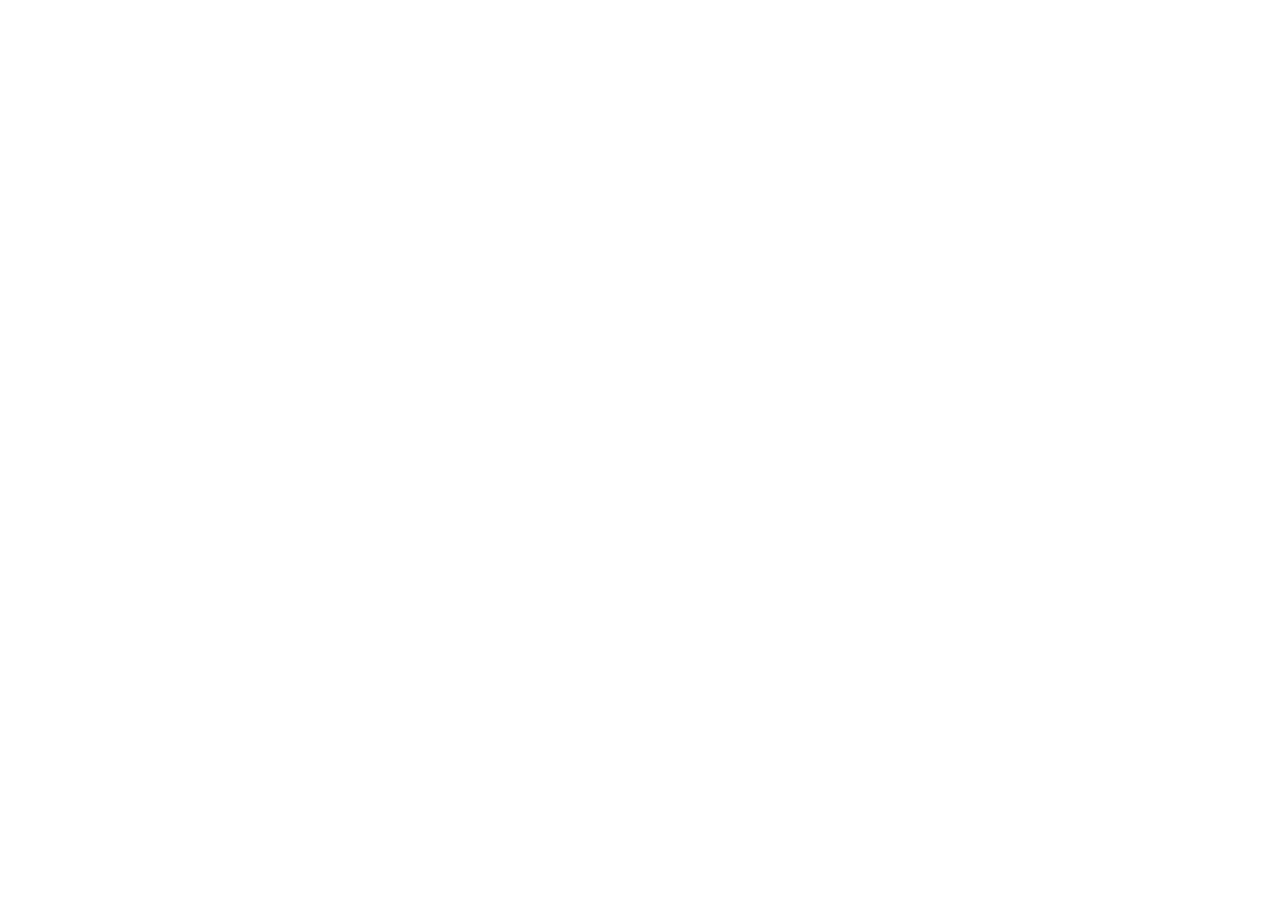
==== index.html @ de0fdb60 "Updates" ====
<!DOCTYPE html>
<html>
<head>
  <!--
    If you are serving your web app in a path other than the root, change the
    href value below to reflect the base path you are serving from.

    The path provided below has to start and end with a slash "/" in order for
    it to work correctly.

    For more details:
    * https://developer.mozilla.org/en-US/docs/Web/HTML/Element/base

    This is a placeholder for base href that will be replaced by the value of
    the `--base-href` argument provided to `flutter build`.
  -->
  <base href="/mftracker/">

  <meta charset="UTF-8">
  <meta content="IE=Edge" http-equiv="X-UA-Compatible">
  <meta name="description" content="Mutual Funds Tracker (MF Tracker) - Securely track your mutual fund investments. Data is stored privately in your own Google Drive.">

  <!-- iOS meta tags & icons -->
  <meta name="mobile-web-app-capable" content="yes">
  <meta name="apple-mobile-web-app-status-bar-style" content="black">
  <meta name="apple-mobile-web-app-title" content="MF Tracker">
  <link rel="apple-touch-icon" href="icons/Icon-192.png">

  <!-- Favicon -->
  <link rel="icon" type="image/png" href="favicon.png"/>

  <title>Mutual Funds Tracker</title>
  <link rel="manifest" href="manifest.json">
  
  <!-- 
    GOOGLE SIGN-IN CONFIGURATION
    1. Ensure the Client ID below matches your Google Cloud Console project.
    2. IMPORTANT: You must add "http://localhost:8080" to 'Authorized JavaScript origins' 
       in the Google Cloud Console (APIs & Services > Credentials).
  -->
  <meta name="google-signin-client_id" content="942132460645-c5j53hi4gh0dnonl1cakkubp5lfmvi1v.apps.googleusercontent.com">
</head>
<body>
  <!--
    You can customize the "flutter_bootstrap.js" script.
    This is useful to provide a custom configuration to the Flutter loader
    or to give the user feedback during the initialization process.

    For more details:
    * https://docs.flutter.dev/platform-integration/web/initialization
  -->
  <script src="flutter_bootstrap.js" async></script>
</body>
</html>
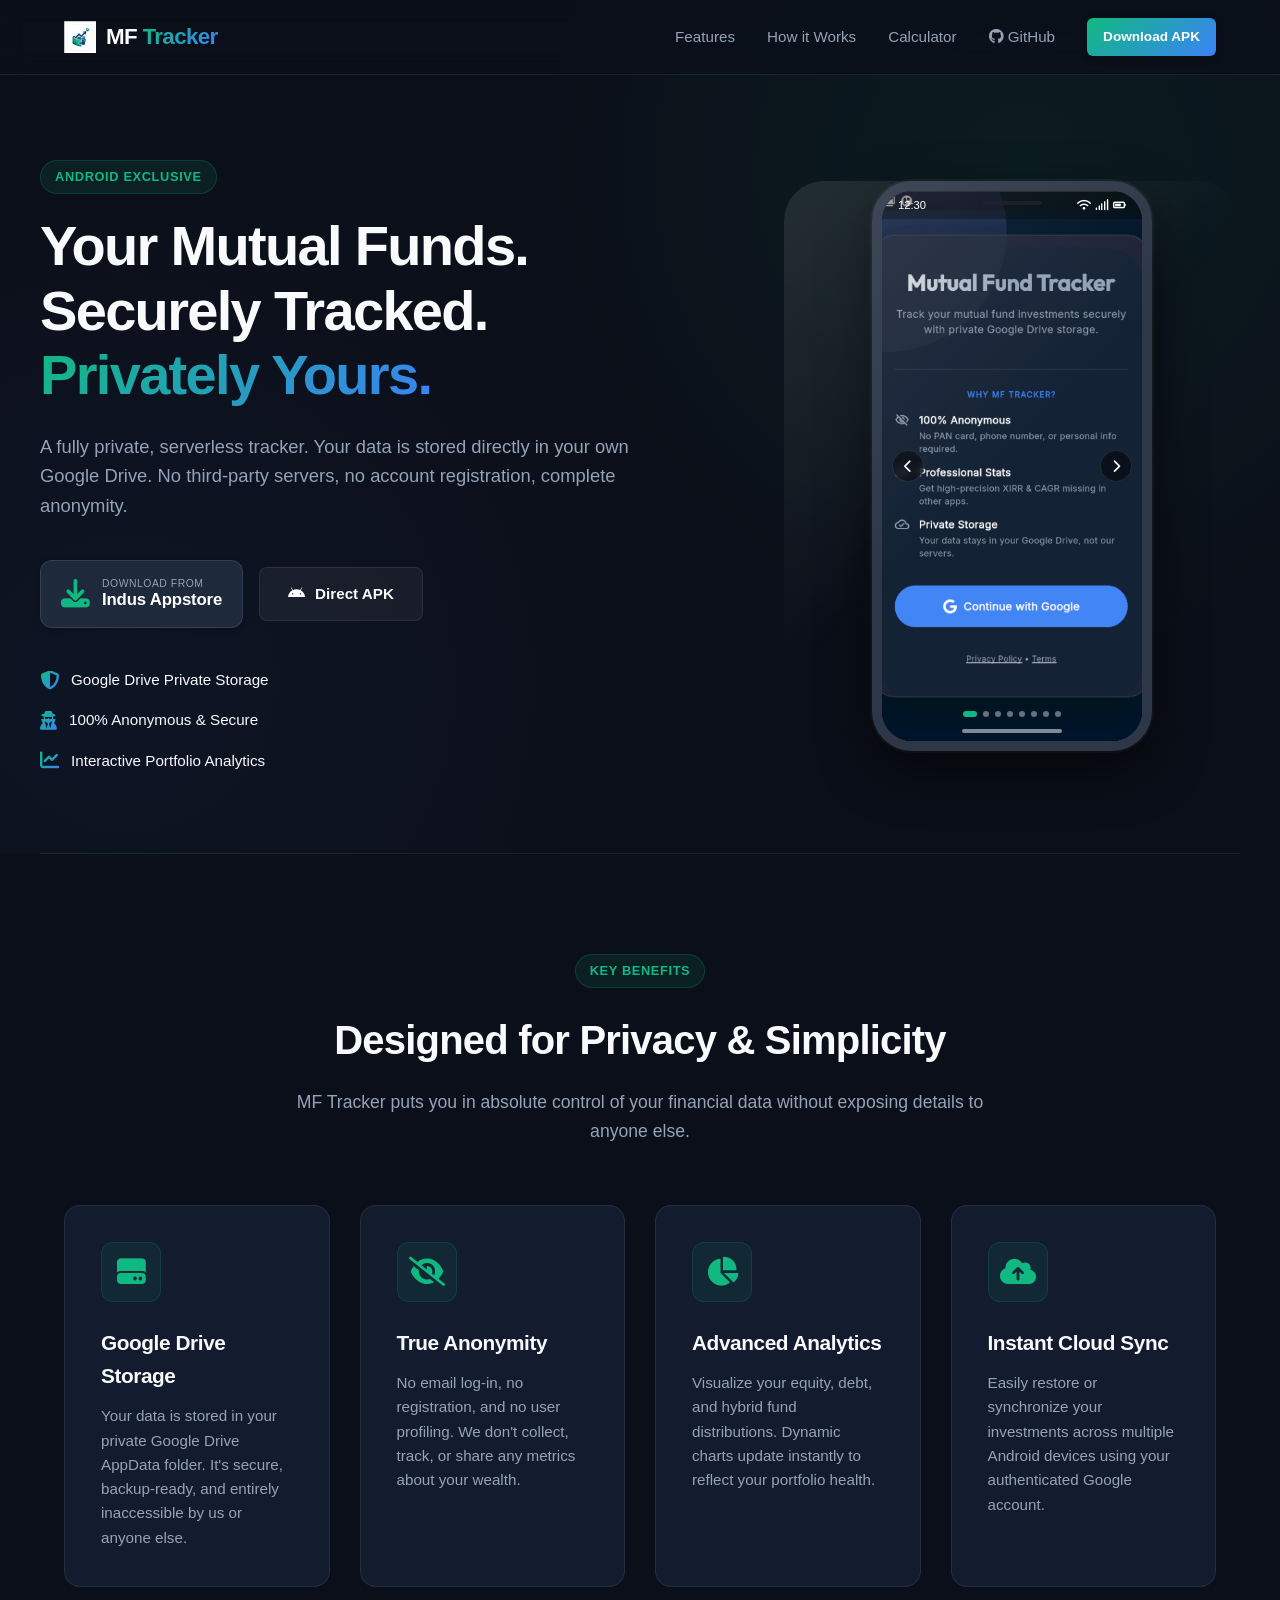
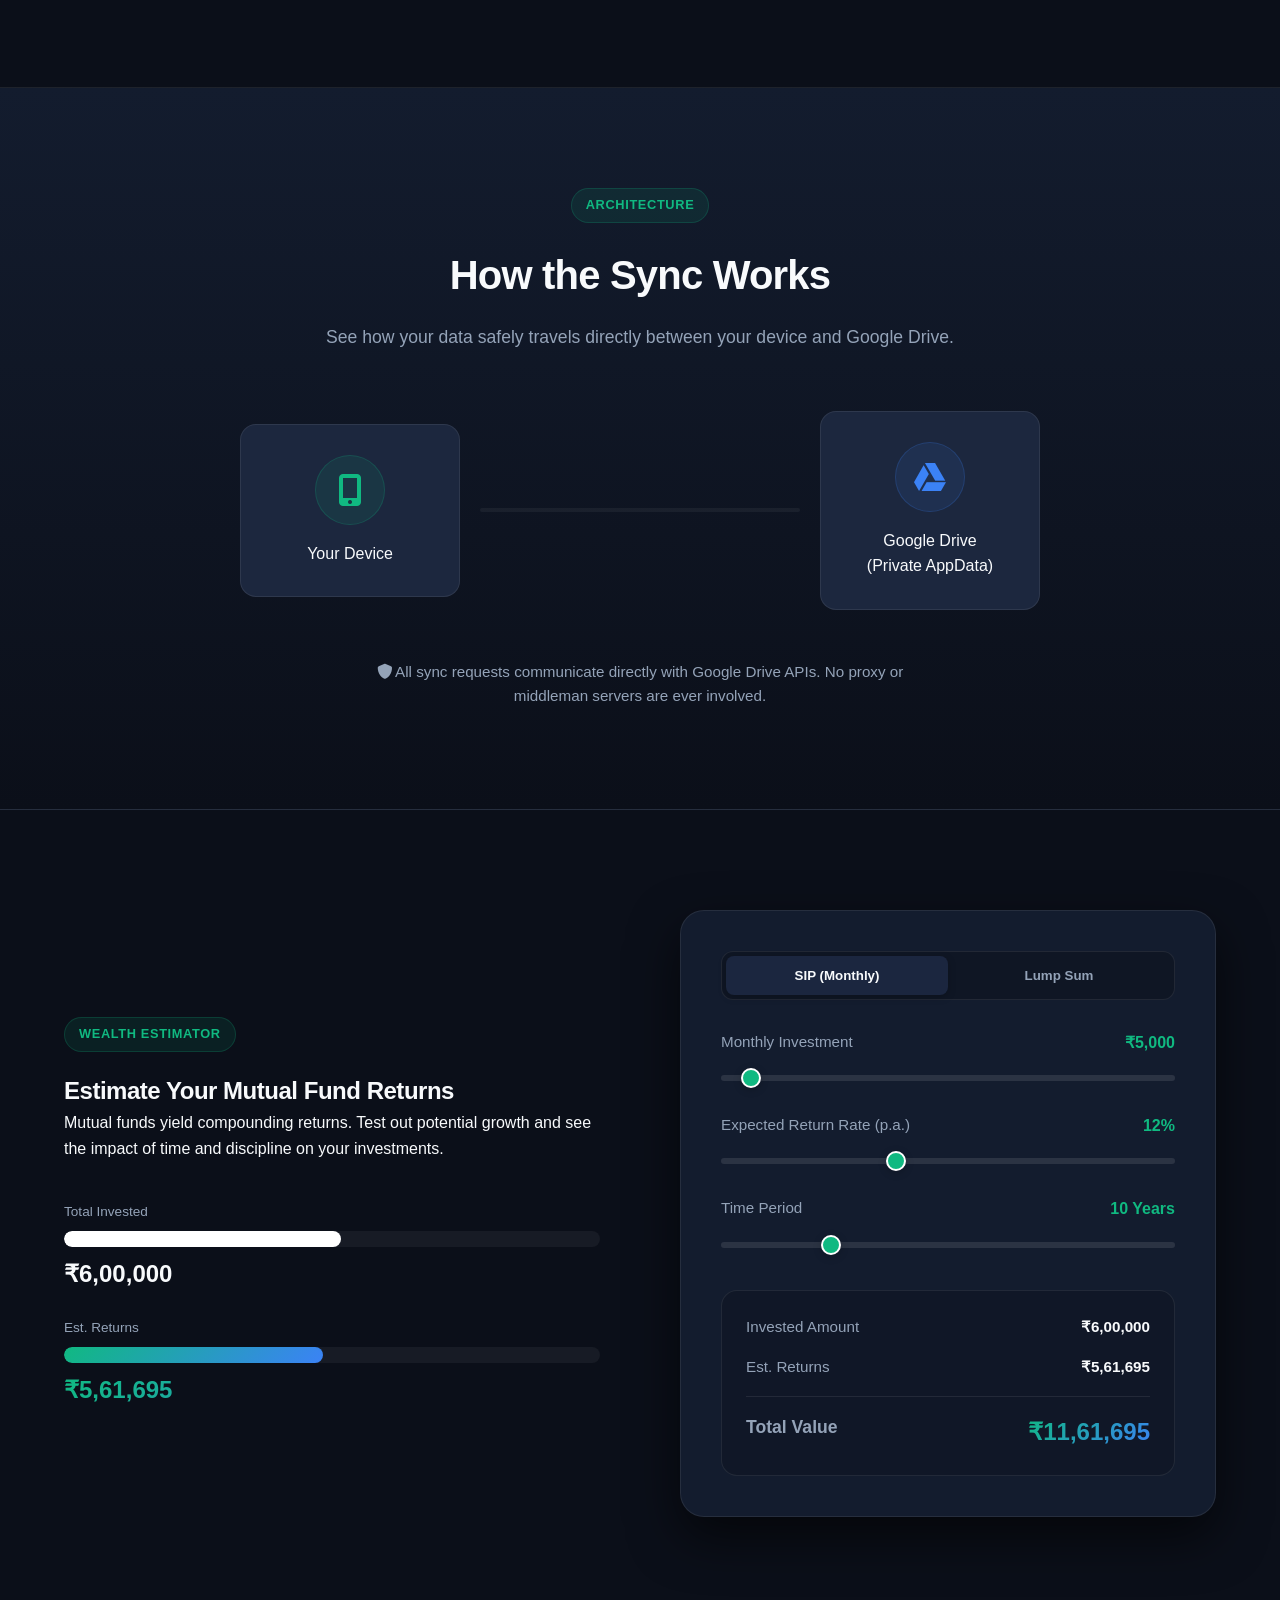
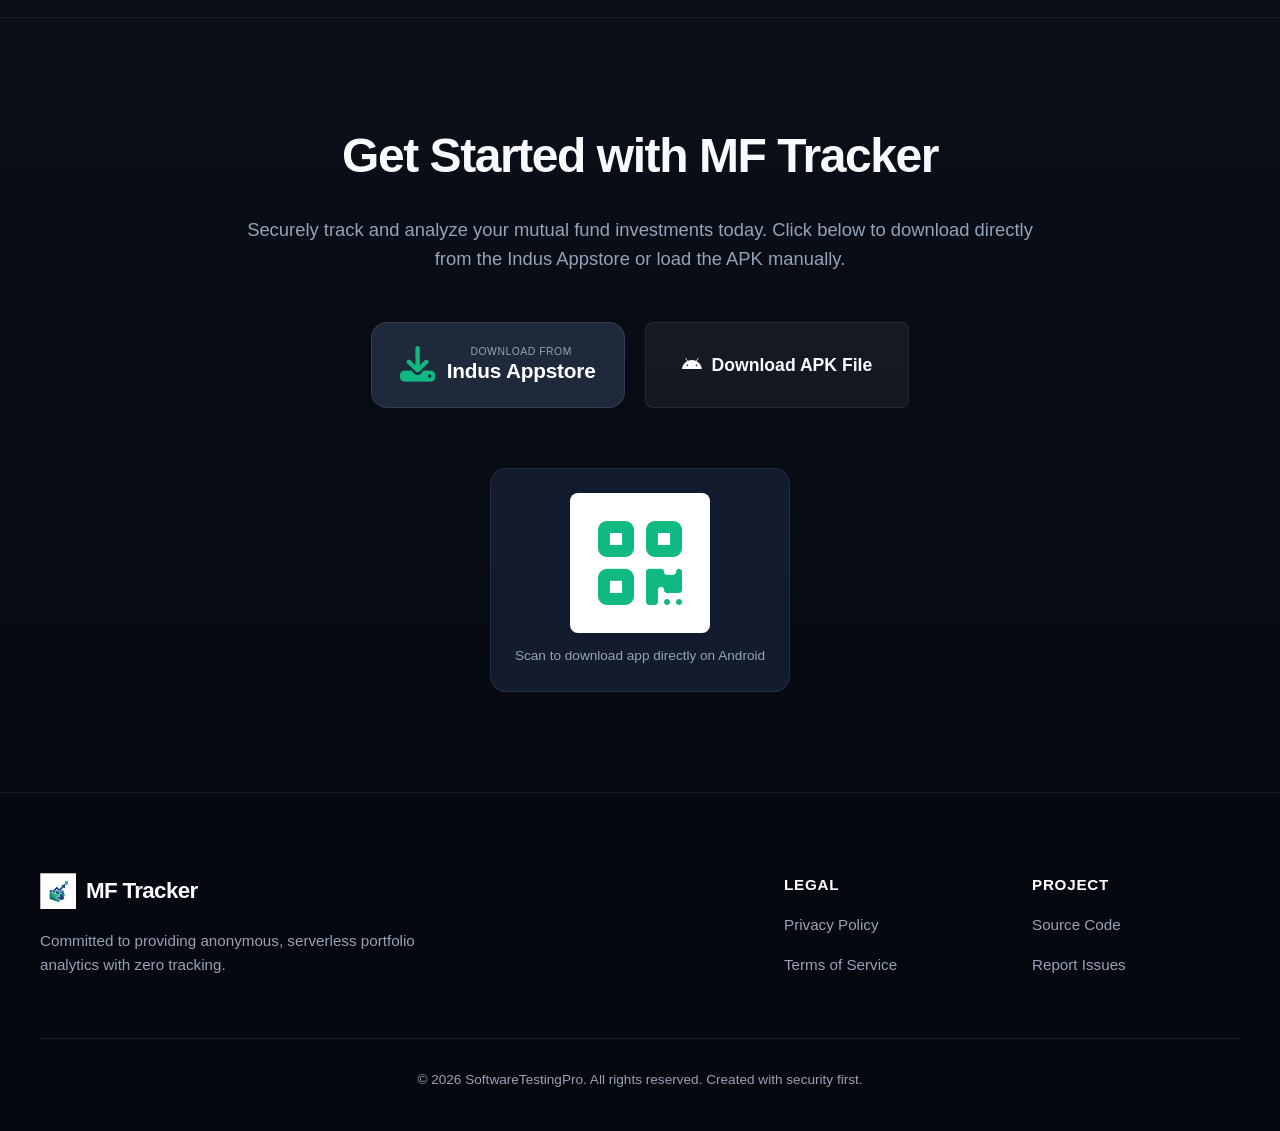
==== commit 9de8689b: "Update index.html" ====
--- a/index.html
+++ b/index.html
@@ -1,54 +1,354 @@
 <!DOCTYPE html>
-<html>
+<html lang="en">
 <head>
-  <!--
-    If you are serving your web app in a path other than the root, change the
-    href value below to reflect the base path you are serving from.
-
-    The path provided below has to start and end with a slash "/" in order for
-    it to work correctly.
-
-    For more details:
-    * https://developer.mozilla.org/en-US/docs/Web/HTML/Element/base
-
-    This is a placeholder for base href that will be replaced by the value of
-    the `--base-href` argument provided to `flutter build`.
-  -->
-  <base href="/mftracker/">
-
   <meta charset="UTF-8">
-  <meta content="IE=Edge" http-equiv="X-UA-Compatible">
-  <meta name="description" content="Mutual Funds Tracker (MF Tracker) - Securely track your mutual fund investments. Data is stored privately in your own Google Drive.">
-
-  <!-- iOS meta tags & icons -->
-  <meta name="mobile-web-app-capable" content="yes">
-  <meta name="apple-mobile-web-app-status-bar-style" content="black">
-  <meta name="apple-mobile-web-app-title" content="MF Tracker">
-  <link rel="apple-touch-icon" href="icons/Icon-192.png">
+  <meta name="viewport" content="width=device-width, initial-scale=1.0">
+  <title>MF Tracker - Private & Secure Mutual Funds Portfolio Tracker</title>
+  
+  <!-- SEO Meta Tags -->
+  <meta name="description" content="Mutual Funds Tracker (MF Tracker) - A secure, anonymous way to track your mutual fund investments using Google Drive for private storage. Download from Indus Appstore.">
+  <meta name="keywords" content="mutual funds, tracker, privacy, secure portfolio, google drive sync, finance manager, indus appstore">
+  <meta name="author" content="SoftwareTestingPro">
+  
+  <!-- Open Graph / Facebook -->
+  <meta property="og:type" content="website">
+  <meta property="og:title" content="MF Tracker - Private Mutual Funds Portfolio Tracker">
+  <meta property="og:description" content="Track your mutual fund portfolio securely and anonymously. Your data stays in your Google Drive. No signup, no tracking.">
+  <meta property="og:image" content="./Image1.png">
 
   <!-- Favicon -->
-  <link rel="icon" type="image/png" href="favicon.png"/>
-
-  <title>Mutual Funds Tracker</title>
-  <link rel="manifest" href="manifest.json">
+  <link rel="icon" type="image/png" href="./favicon.png">
+
+  <!-- Google Fonts -->
+  <link rel="preconnect" href="https://fonts.googleapis.com">
+  <link rel="preconnect" href="https://fonts.gstatic.com" crossorigin>
+  <link href="https://fonts.googleapis.com/css2?family=Inter:wght@300;400;500;600;700&family=Plus+Jakarta+Sans:wght@400;500;600;700;800&display=swap" rel="stylesheet">
   
-  <!-- 
-    GOOGLE SIGN-IN CONFIGURATION
-    1. Ensure the Client ID below matches your Google Cloud Console project.
-    2. IMPORTANT: You must add "http://localhost:8080" to 'Authorized JavaScript origins' 
-       in the Google Cloud Console (APIs & Services > Credentials).
-  -->
-  <meta name="google-signin-client_id" content="942132460645-c5j53hi4gh0dnonl1cakkubp5lfmvi1v.apps.googleusercontent.com">
+  <!-- FontAwesome Icons -->
+  <link rel="stylesheet" href="https://cdnjs.cloudflare.com/ajax/libs/font-awesome/6.4.0/css/all.min.css">
+  
+  <!-- Custom CSS -->
+  <link rel="stylesheet" href="style.css">
 </head>
 <body>
-  <!--
-    You can customize the "flutter_bootstrap.js" script.
-    This is useful to provide a custom configuration to the Flutter loader
-    or to give the user feedback during the initialization process.
-
-    For more details:
-    * https://docs.flutter.dev/platform-integration/web/initialization
-  -->
-  <script src="flutter_bootstrap.js" async></script>
+
+  <!-- Navigation -->
+  <nav class="navbar" id="navbar">
+    <div class="nav-container">
+      <a href="#" class="nav-logo">
+        <img src="./favicon.png" alt="MF Tracker Logo" class="logo-img">
+        <span>MF <span class="text-gradient">Tracker</span></span>
+      </a>
+      <div class="nav-menu" id="nav-menu">
+        <a href="#features" class="nav-link">Features</a>
+        <a href="#how-it-works" class="nav-link">How it Works</a>
+        <a href="#calculator" class="nav-link">Calculator</a>
+        <a href="https://github.com/SoftwareTestingPro/mftracker" target="_blank" class="nav-link"><i class="fab fa-github"></i> GitHub</a>
+        <a href="#download" class="btn btn-primary btn-sm">Download APK</a>
+      </div>
+      <button class="nav-toggle" id="nav-toggle" aria-label="Toggle Menu">
+        <i class="fas fa-bars"></i>
+      </button>
+    </div>
+  </nav>
+
+  <!-- Hero Section -->
+  <section class="hero" id="hero">
+    <div class="hero-container">
+      <div class="hero-content">
+        <div class="badge">Android Exclusive</div>
+        <h1 class="hero-title">Your Mutual Funds.<br>Securely Tracked.<br><span class="text-gradient">Privately Yours.</span></h1>
+        <p class="hero-subtitle">
+          A fully private, serverless tracker. Your data is stored directly in your own Google Drive. No third-party servers, no account registration, complete anonymity.
+        </p>
+        
+        <div class="cta-group">
+          <!-- Custom Indus Appstore Download Badge -->
+          <a href="#download" class="download-badge-indus">
+            <div class="indus-icon">
+              <i class="fas fa-download"></i>
+            </div>
+            <div class="indus-text">
+              <span class="indus-sub">DOWNLOAD FROM</span>
+              <span class="indus-main">Indus Appstore</span>
+            </div>
+          </a>
+          <a href="https://github.com/SoftwareTestingPro/mftracker/releases" target="_blank" class="btn btn-secondary">
+            <i class="fab fa-android"></i> Direct APK
+          </a>
+        </div>
+
+        <div class="hero-bullets">
+          <div class="bullet-item">
+            <i class="fas fa-shield-halved text-gradient"></i>
+            <span>Google Drive Private Storage</span>
+          </div>
+          <div class="bullet-item">
+            <i class="fas fa-user-secret text-gradient"></i>
+            <span>100% Anonymous & Secure</span>
+          </div>
+          <div class="bullet-item">
+            <i class="fas fa-chart-line text-gradient"></i>
+            <span>Interactive Portfolio Analytics</span>
+          </div>
+        </div>
+      </div>
+
+      <!-- Interactive Phone Mockup -->
+      <div class="hero-mockup">
+        <div class="phone-frame">
+          <div class="phone-speaker"></div>
+          <div class="phone-screen">
+            <div class="phone-status-bar">
+              <span class="time">12:30</span>
+              <div class="icons">
+                <i class="fas fa-wifi"></i>
+                <i class="fas fa-signal"></i>
+                <i class="fas fa-battery-three-quarters"></i>
+              </div>
+            </div>
+            
+            <!-- Screenshot Slider -->
+            <div class="slider-container">
+              <div class="slider" id="screenshot-slider">
+                <img src="./Image1.png" alt="MF Tracker Dashboard" class="slide active">
+                <img src="./Image2.png" alt="Portfolio Analysis" class="slide">
+                <img src="./Image3.png" alt="Investment List" class="slide">
+                <img src="./Image4.png" alt="Performance Chart" class="slide">
+                <img src="./Image5.png" alt="Fund Details" class="slide">
+                <img src="./Image6.png" alt="Transaction History" class="slide">
+                <img src="./Image7.png" alt="Google Drive Sync" class="slide">
+                <img src="./Image8.png" alt="Security Settings" class="slide">
+              </div>
+            </div>
+
+            <!-- Slide Overlay Navigation -->
+            <button class="slider-btn prev" id="slider-prev" aria-label="Previous Screenshot"><i class="fas fa-chevron-left"></i></button>
+            <button class="slider-btn next" id="slider-next" aria-label="Next Screenshot"><i class="fas fa-chevron-right"></i></button>
+            
+            <div class="slider-dots" id="slider-dots">
+              <!-- JS will inject dots dynamically -->
+            </div>
+          </div>
+          <div class="phone-home-bar"></div>
+        </div>
+        <div class="phone-reflection"></div>
+      </div>
+    </div>
+  </section>
+
+  <!-- Features Section -->
+  <section class="features" id="features">
+    <div class="section-header">
+      <div class="badge">Key Benefits</div>
+      <h2>Designed for Privacy & Simplicity</h2>
+      <p>MF Tracker puts you in absolute control of your financial data without exposing details to anyone else.</p>
+    </div>
+
+    <div class="features-grid">
+      <div class="feature-card">
+        <div class="feature-icon-wrapper">
+          <i class="fas fa-hard-drive"></i>
+        </div>
+        <h3>Google Drive Storage</h3>
+        <p>Your data is stored in your private Google Drive AppData folder. It's secure, backup-ready, and entirely inaccessible by us or anyone else.</p>
+      </div>
+
+      <div class="feature-card">
+        <div class="feature-icon-wrapper">
+          <i class="fas fa-eye-slash"></i>
+        </div>
+        <h3>True Anonymity</h3>
+        <p>No email log-in, no registration, and no user profiling. We don't collect, track, or share any metrics about your wealth.</p>
+      </div>
+
+      <div class="feature-card">
+        <div class="feature-icon-wrapper">
+          <i class="fas fa-chart-pie"></i>
+        </div>
+        <h3>Advanced Analytics</h3>
+        <p>Visualize your equity, debt, and hybrid fund distributions. Dynamic charts update instantly to reflect your portfolio health.</p>
+      </div>
+
+      <div class="feature-card">
+        <div class="feature-icon-wrapper">
+          <i class="fas fa-cloud-arrow-up"></i>
+        </div>
+        <h3>Instant Cloud Sync</h3>
+        <p>Easily restore or synchronize your investments across multiple Android devices using your authenticated Google account.</p>
+      </div>
+    </div>
+  </section>
+
+  <!-- Interactive How it Works / Google Drive Sync Animation -->
+  <section class="how-it-works" id="how-it-works">
+    <div class="section-header">
+      <div class="badge">Architecture</div>
+      <h2>How the Sync Works</h2>
+      <p>See how your data safely travels directly between your device and Google Drive.</p>
+    </div>
+
+    <div class="sync-container">
+      <div class="sync-node device">
+        <div class="node-icon"><i class="fas fa-mobile-screen-button"></i></div>
+        <span>Your Device</span>
+      </div>
+      
+      <div class="sync-flow">
+        <div class="flow-line"></div>
+        <div class="flow-packets" id="flow-packets">
+          <i class="fas fa-lock data-packet"></i>
+          <i class="fas fa-lock data-packet"></i>
+        </div>
+      </div>
+      
+      <div class="sync-node drive">
+        <div class="node-icon"><i class="fab fa-google-drive"></i></div>
+        <span>Google Drive (Private AppData)</span>
+      </div>
+    </div>
+    
+    <div class="sync-explanation">
+      <p><i class="fas fa-shield"></i> All sync requests communicate directly with Google Drive APIs. No proxy or middleman servers are ever involved.</p>
+    </div>
+  </section>
+
+  <!-- Interactive SIP & Growth Calculator -->
+  <section class="calculator-section" id="calculator">
+    <div class="calculator-wrapper">
+      <div class="calc-info">
+        <div class="badge">Wealth Estimator</div>
+        <h2>Estimate Your Mutual Fund Returns</h2>
+        <p>Mutual funds yield compounding returns. Test out potential growth and see the impact of time and discipline on your investments.</p>
+        
+        <div class="calc-visualizer">
+          <div class="visualizer-bar-group">
+            <div class="vis-label">Total Invested</div>
+            <div class="vis-bar-container">
+              <div class="vis-bar invested-bar" id="invested-bar" style="width: 50%;"></div>
+            </div>
+            <div class="vis-amount" id="vis-invested-amount">₹5,00,000</div>
+          </div>
+          
+          <div class="visualizer-bar-group">
+            <div class="vis-label">Est. Returns</div>
+            <div class="vis-bar-container">
+              <div class="vis-bar returns-bar" id="returns-bar" style="width: 50%;"></div>
+            </div>
+            <div class="vis-amount text-gradient" id="vis-returns-amount">₹3,40,000</div>
+          </div>
+        </div>
+      </div>
+
+      <div class="calc-card">
+        <div class="calc-toggle">
+          <button class="toggle-btn active" id="btn-sip">SIP (Monthly)</button>
+          <button class="toggle-btn" id="btn-lump">Lump Sum</button>
+        </div>
+
+        <div class="calc-inputs">
+          <div class="input-group">
+            <div class="input-header">
+              <label for="amount-input" id="lbl-amount">Monthly Investment</label>
+              <span class="value-display" id="val-amount">₹5,000</span>
+            </div>
+            <input type="range" id="amount-input" min="500" max="100000" step="500" value="5000" class="slider-input">
+          </div>
+
+          <div class="input-group">
+            <div class="input-header">
+              <label for="rate-input">Expected Return Rate (p.a.)</label>
+              <span class="value-display" id="val-rate">12%</span>
+            </div>
+            <input type="range" id="rate-input" min="1" max="30" step="0.5" value="12" class="slider-input">
+          </div>
+
+          <div class="input-group">
+            <div class="input-header">
+              <label for="years-input">Time Period</label>
+              <span class="value-display" id="val-years">10 Years</span>
+            </div>
+            <input type="range" id="years-input" min="1" max="40" step="1" value="10" class="slider-input">
+          </div>
+        </div>
+
+        <div class="calc-results">
+          <div class="result-row">
+            <span>Invested Amount</span>
+            <span class="result-value" id="res-invested">₹6,00,000</span>
+          </div>
+          <div class="result-row">
+            <span>Est. Returns</span>
+            <span class="result-value" id="res-returns">₹5,20,109</span>
+          </div>
+          <div class="result-row total-row">
+            <span>Total Value</span>
+            <span class="result-value text-gradient" id="res-total">₹11,20,109</span>
+          </div>
+        </div>
+      </div>
+    </div>
+  </section>
+
+  <!-- Download Section -->
+  <section class="download" id="download">
+    <div class="download-container">
+      <h2>Get Started with MF Tracker</h2>
+      <p>Securely track and analyze your mutual fund investments today. Click below to download directly from the Indus Appstore or load the APK manually.</p>
+      
+      <div class="download-buttons">
+        <a href="https://www.indusappstore.com/" target="_blank" class="download-badge-indus indus-large">
+          <div class="indus-icon">
+            <i class="fas fa-download"></i>
+          </div>
+          <div class="indus-text">
+            <span class="indus-sub">DOWNLOAD FROM</span>
+            <span class="indus-main">Indus Appstore</span>
+          </div>
+        </a>
+        <a href="https://github.com/SoftwareTestingPro/mftracker/releases" target="_blank" class="btn btn-secondary btn-lg">
+          <i class="fab fa-android"></i> Download APK File
+        </a>
+      </div>
+
+      <div class="qr-container">
+        <div class="qr-code">
+          <i class="fas fa-qrcode"></i>
+        </div>
+        <p>Scan to download app directly on Android</p>
+      </div>
+    </div>
+  </section>
+
+  <!-- Footer -->
+  <footer class="footer">
+    <div class="footer-container">
+      <div class="footer-brand">
+        <a href="#" class="footer-logo">
+          <img src="./favicon.png" alt="MF Tracker Logo">
+          <span>MF Tracker</span>
+        </a>
+        <p>Committed to providing anonymous, serverless portfolio analytics with zero tracking.</p>
+      </div>
+      <div class="footer-links">
+        <div class="link-col">
+          <h4>Legal</h4>
+          <a href="./PRIVACY_POLICY.md" target="_blank">Privacy Policy</a>
+          <a href="./TERMS_OF_SERVICE.md" target="_blank">Terms of Service</a>
+        </div>
+        <div class="link-col">
+          <h4>Project</h4>
+          <a href="https://github.com/SoftwareTestingPro/mftracker" target="_blank">Source Code</a>
+          <a href="https://github.com/SoftwareTestingPro/mftracker/issues" target="_blank">Report Issues</a>
+        </div>
+      </div>
+    </div>
+    <div class="footer-bottom">
+      <p>&copy; 2026 SoftwareTestingPro. All rights reserved. Created with security first.</p>
+    </div>
+  </footer>
+
+  <!-- Custom JS -->
+  <script src="app.js"></script>
 </body>
 </html>
--- a/style.css
+++ b/style.css
@@ -0,0 +1,1144 @@
+/* CSS Design System & Variables */
+:root {
+  --font-heading: 'Plus Jakarta Sans', sans-serif;
+  --font-body: 'Inter', sans-serif;
+
+  /* Colors */
+  --color-bg: #0b0f19;
+  --color-bg-card: #131c2e;
+  --color-bg-card-hover: #1b263f;
+  --color-border: rgba(255, 255, 255, 0.08);
+  --color-border-hover: rgba(255, 255, 255, 0.15);
+  
+  --color-primary: #10b981; /* Emerald/Mint growth green */
+  --color-secondary: #3b82f6; /* Trust blue */
+  --color-accent: #8b5cf6; /* Indigo highlight */
+  
+  --color-text-main: #f8fafc;
+  --color-text-muted: #94a3b8;
+  
+  --gradient-primary: linear-gradient(135deg, #10b981 0%, #3b82f6 100%);
+  --gradient-hover: linear-gradient(135deg, #059669 0%, #2563eb 100%);
+  --gradient-dark: linear-gradient(180deg, #131c2e 0%, #0b0f19 100%);
+  
+  --shadow-sm: 0 2px 8px rgba(0, 0, 0, 0.2);
+  --shadow-md: 0 8px 30px rgba(0, 0, 0, 0.4);
+  --shadow-lg: 0 20px 50px rgba(0, 0, 0, 0.6);
+  --shadow-glow: 0 0 30px rgba(16, 185, 129, 0.2);
+
+  --transition-fast: 0.2s cubic-bezier(0.4, 0, 0.2, 1);
+  --transition-normal: 0.3s cubic-bezier(0.4, 0, 0.2, 1);
+  --transition-slow: 0.5s cubic-bezier(0.4, 0, 0.2, 1);
+  
+  --border-radius-sm: 8px;
+  --border-radius-md: 16px;
+  --border-radius-lg: 24px;
+}
+
+/* Base Styles */
+* {
+  box-sizing: border-box;
+  margin: 0;
+  padding: 0;
+  scroll-behavior: smooth;
+}
+
+body {
+  background-color: var(--color-bg);
+  color: var(--color-text-main);
+  font-family: var(--font-body);
+  line-height: 1.6;
+  overflow-x: hidden;
+  -webkit-font-smoothing: antialiased;
+}
+
+h1, h2, h3, h4 {
+  font-family: var(--font-heading);
+  font-weight: 700;
+  letter-spacing: -0.02em;
+}
+
+a {
+  color: inherit;
+  text-decoration: none;
+}
+
+/* Scrollbar Utility */
+::-webkit-scrollbar {
+  width: 8px;
+}
+::-webkit-scrollbar-track {
+  background: var(--color-bg);
+}
+::-webkit-scrollbar-thumb {
+  background: #1e293b;
+  border-radius: var(--border-radius-sm);
+}
+::-webkit-scrollbar-thumb:hover {
+  background: #334155;
+}
+
+/* Common Layout Components */
+.text-gradient {
+  background: var(--gradient-primary);
+  -webkit-background-clip: text;
+  -webkit-text-fill-color: transparent;
+  background-clip: text;
+}
+
+.badge {
+  display: inline-flex;
+  align-items: center;
+  gap: 8px;
+  background: rgba(16, 185, 129, 0.1);
+  border: 1px solid rgba(16, 185, 129, 0.2);
+  color: var(--color-primary);
+  font-size: 0.8rem;
+  font-weight: 600;
+  padding: 6px 14px;
+  border-radius: 50px;
+  margin-bottom: 20px;
+  letter-spacing: 0.05em;
+  text-transform: uppercase;
+}
+
+/* Buttons */
+.btn {
+  display: inline-flex;
+  align-items: center;
+  justify-content: center;
+  gap: 10px;
+  font-family: var(--font-heading);
+  font-weight: 600;
+  padding: 14px 28px;
+  border-radius: var(--border-radius-sm);
+  transition: var(--transition-fast);
+  cursor: pointer;
+  border: none;
+  font-size: 0.95rem;
+}
+
+.btn-sm {
+  padding: 8px 16px;
+  font-size: 0.85rem;
+  border-radius: 6px;
+}
+
+.btn-lg {
+  padding: 18px 36px;
+  font-size: 1.1rem;
+}
+
+.btn-primary {
+  background: var(--gradient-primary);
+  color: #ffffff;
+  box-shadow: var(--shadow-sm);
+}
+
+.btn-primary:hover {
+  background: var(--gradient-hover);
+  transform: translateY(-2px);
+  box-shadow: 0 8px 20px rgba(16, 185, 129, 0.3);
+}
+
+.btn-secondary {
+  background: rgba(255, 255, 255, 0.05);
+  border: 1px solid var(--color-border);
+  color: var(--color-text-main);
+}
+
+.btn-secondary:hover {
+  background: rgba(255, 255, 255, 0.1);
+  border-color: var(--color-border-hover);
+  transform: translateY(-2px);
+}
+
+/* Indus Appstore Download Badge */
+.download-badge-indus {
+  display: flex;
+  align-items: center;
+  gap: 12px;
+  background: #1e293b;
+  border: 1px solid rgba(255, 255, 255, 0.1);
+  padding: 10px 20px;
+  border-radius: 12px;
+  color: white;
+  transition: all 0.2s ease;
+  cursor: pointer;
+  box-shadow: var(--shadow-sm);
+}
+
+.download-badge-indus:hover {
+  background: #273549;
+  border-color: var(--color-primary);
+  transform: translateY(-2px);
+  box-shadow: var(--shadow-glow);
+}
+
+.indus-icon {
+  font-size: 1.8rem;
+  color: var(--color-primary);
+}
+
+.indus-text {
+  display: flex;
+  flex-direction: column;
+  line-height: 1.2;
+}
+
+.indus-sub {
+  font-size: 0.65rem;
+  text-transform: uppercase;
+  color: var(--color-text-muted);
+  letter-spacing: 0.05em;
+  font-weight: 500;
+}
+
+.indus-main {
+  font-size: 1.05rem;
+  font-family: var(--font-heading);
+  font-weight: 700;
+  letter-spacing: -0.01em;
+}
+
+.indus-large {
+  padding: 14px 28px;
+  border-radius: 16px;
+}
+
+.indus-large .indus-icon {
+  font-size: 2.2rem;
+}
+
+.indus-large .indus-main {
+  font-size: 1.3rem;
+}
+
+
+/* Navbar */
+.navbar {
+  position: fixed;
+  top: 0;
+  left: 0;
+  width: 100%;
+  z-index: 1000;
+  background: rgba(11, 15, 25, 0.8);
+  backdrop-filter: blur(12px);
+  border-bottom: 1px solid var(--color-border);
+  transition: var(--transition-normal);
+}
+
+.navbar.scrolled {
+  padding: 10px 0;
+  background: rgba(11, 15, 25, 0.95);
+  box-shadow: var(--shadow-sm);
+}
+
+.nav-container {
+  max-width: 1200px;
+  margin: 0 auto;
+  padding: 18px 24px;
+  display: flex;
+  align-items: center;
+  justify-content: space-between;
+}
+
+.nav-logo {
+  display: flex;
+  align-items: center;
+  gap: 10px;
+  font-family: var(--font-heading);
+  font-size: 1.4rem;
+  font-weight: 800;
+  letter-spacing: -0.03em;
+}
+
+.logo-img {
+  width: 32px;
+  height: 32px;
+}
+
+.nav-menu {
+  display: flex;
+  align-items: center;
+  gap: 32px;
+}
+
+.nav-link {
+  font-family: var(--font-heading);
+  font-weight: 500;
+  font-size: 0.95rem;
+  color: var(--color-text-muted);
+  transition: var(--transition-fast);
+}
+
+.nav-link:hover {
+  color: var(--color-text-main);
+}
+
+.nav-toggle {
+  display: none;
+  background: none;
+  border: none;
+  color: var(--color-text-main);
+  font-size: 1.5rem;
+  cursor: pointer;
+}
+
+/* Hero Section */
+.hero {
+  padding: 160px 24px 80px;
+  position: relative;
+  background: radial-gradient(circle at 80% 20%, rgba(16, 185, 129, 0.08) 0%, transparent 40%),
+              radial-gradient(circle at 10% 80%, rgba(59, 130, 246, 0.05) 0%, transparent 40%);
+}
+
+.hero-container {
+  max-width: 1200px;
+  margin: 0 auto;
+  display: grid;
+  grid-template-columns: 1.2fr 0.8fr;
+  gap: 60px;
+  align-items: center;
+}
+
+.hero-title {
+  font-size: 3.5rem;
+  line-height: 1.15;
+  margin-bottom: 24px;
+  letter-spacing: -0.03em;
+}
+
+.hero-subtitle {
+  font-size: 1.15rem;
+  color: var(--color-text-muted);
+  margin-bottom: 40px;
+  max-width: 600px;
+}
+
+.cta-group {
+  display: flex;
+  align-items: center;
+  gap: 16px;
+  margin-bottom: 40px;
+  flex-wrap: wrap;
+}
+
+.hero-bullets {
+  display: flex;
+  flex-direction: column;
+  gap: 16px;
+}
+
+.bullet-item {
+  display: flex;
+  align-items: center;
+  gap: 12px;
+  font-size: 0.95rem;
+  font-weight: 500;
+}
+
+.bullet-item i {
+  font-size: 1.2rem;
+}
+
+/* Interactive Phone Mockup Frame */
+.hero-mockup {
+  position: relative;
+  display: flex;
+  justify-content: center;
+  perspective: 1000px;
+}
+
+.phone-frame {
+  width: 280px;
+  height: 570px;
+  background: #1e293b;
+  border: 10px solid #2d3748;
+  border-radius: 40px;
+  box-shadow: var(--shadow-lg), 0 0 0 2px rgba(255,255,255,0.05);
+  position: relative;
+  overflow: hidden;
+  transition: transform 0.5s ease;
+  transform-style: preserve-3d;
+}
+
+.phone-frame:hover {
+  transform: rotateY(-5deg) rotateX(5deg);
+}
+
+.phone-speaker {
+  width: 60px;
+  height: 4px;
+  background: #101520;
+  border-radius: 10px;
+  position: absolute;
+  top: 10px;
+  left: 50%;
+  transform: translateX(-50%);
+  z-index: 20;
+}
+
+.phone-screen {
+  width: 100%;
+  height: 100%;
+  background: #000;
+  position: relative;
+  overflow: hidden;
+}
+
+.phone-status-bar {
+  position: absolute;
+  top: 0;
+  left: 0;
+  width: 100%;
+  height: 28px;
+  padding: 0 16px;
+  display: flex;
+  align-items: center;
+  justify-content: space-between;
+  font-size: 0.7rem;
+  color: #fff;
+  z-index: 10;
+  background: rgba(0, 0, 0, 0.4);
+}
+
+.phone-status-bar .icons {
+  display: flex;
+  gap: 4px;
+}
+
+.phone-home-bar {
+  width: 100px;
+  height: 4px;
+  background: rgba(255, 255, 255, 0.5);
+  border-radius: 10px;
+  position: absolute;
+  bottom: 8px;
+  left: 50%;
+  transform: translateX(-50%);
+  z-index: 20;
+}
+
+/* Screenshot Slider */
+.slider-container {
+  width: 100%;
+  height: 100%;
+  position: relative;
+}
+
+.slider {
+  width: 100%;
+  height: 100%;
+  position: relative;
+}
+
+.slide {
+  position: absolute;
+  top: 0;
+  left: 0;
+  width: 100%;
+  height: 100%;
+  object-fit: cover;
+  opacity: 0;
+  transition: opacity var(--transition-slow);
+}
+
+.slide.active {
+  opacity: 1;
+}
+
+/* Slider Controls */
+.slider-btn {
+  position: absolute;
+  top: 50%;
+  transform: translateY(-50%);
+  background: rgba(0, 0, 0, 0.5);
+  border: 1px solid rgba(255, 255, 255, 0.1);
+  color: white;
+  width: 32px;
+  height: 32px;
+  border-radius: 50%;
+  display: flex;
+  align-items: center;
+  justify-content: center;
+  cursor: pointer;
+  z-index: 15;
+  transition: var(--transition-fast);
+  backdrop-filter: blur(4px);
+}
+
+.slider-btn:hover {
+  background: var(--color-primary);
+  border-color: var(--color-primary);
+}
+
+.slider-btn.prev {
+  left: 10px;
+}
+
+.slider-btn.next {
+  right: 10px;
+}
+
+.slider-dots {
+  position: absolute;
+  bottom: 24px;
+  left: 50%;
+  transform: translateX(-50%);
+  display: flex;
+  gap: 6px;
+  z-index: 15;
+}
+
+.dot {
+  width: 6px;
+  height: 6px;
+  background: rgba(255, 255, 255, 0.4);
+  border-radius: 50%;
+  cursor: pointer;
+  transition: var(--transition-fast);
+}
+
+.dot.active {
+  background: var(--color-primary);
+  width: 14px;
+  border-radius: 10px;
+}
+
+.phone-reflection {
+  position: absolute;
+  top: 0;
+  left: 0;
+  width: 100%;
+  height: 100%;
+  background: linear-gradient(135deg, rgba(255,255,255,0.1) 0%, rgba(255,255,255,0) 50%);
+  pointer-events: none;
+  z-index: 18;
+  border-radius: 40px;
+}
+
+/* Features Section */
+.features {
+  padding: 100px 24px;
+  max-width: 1200px;
+  margin: 0 auto;
+  border-top: 1px solid var(--color-border);
+}
+
+.section-header {
+  text-align: center;
+  max-width: 700px;
+  margin: 0 auto 60px;
+}
+
+.section-header h2 {
+  font-size: 2.5rem;
+  margin-bottom: 16px;
+}
+
+.section-header p {
+  color: var(--color-text-muted);
+  font-size: 1.1rem;
+}
+
+.features-grid {
+  display: grid;
+  grid-template-columns: repeat(auto-fit, minmax(250px, 1fr));
+  gap: 30px;
+}
+
+.feature-card {
+  background: var(--color-bg-card);
+  border: 1px solid var(--color-border);
+  border-radius: var(--border-radius-md);
+  padding: 36px;
+  transition: var(--transition-normal);
+}
+
+.feature-card:hover {
+  background: var(--color-bg-card-hover);
+  border-color: var(--color-border-hover);
+  transform: translateY(-8px);
+  box-shadow: var(--shadow-md);
+}
+
+.feature-icon-wrapper {
+  width: 60px;
+  height: 60px;
+  background: rgba(16, 185, 129, 0.08);
+  border-radius: 12px;
+  display: flex;
+  align-items: center;
+  justify-content: center;
+  font-size: 1.8rem;
+  color: var(--color-primary);
+  margin-bottom: 24px;
+  border: 1px solid rgba(16, 185, 129, 0.15);
+}
+
+.feature-card h3 {
+  font-size: 1.3rem;
+  margin-bottom: 12px;
+}
+
+.feature-card p {
+  color: var(--color-text-muted);
+  font-size: 0.95rem;
+}
+
+/* How It Works - Sync Flow Animation */
+.how-it-works {
+  background: var(--gradient-dark);
+  padding: 100px 24px;
+  border-top: 1px solid var(--color-border);
+  border-bottom: 1px solid var(--color-border);
+  text-align: center;
+}
+
+.sync-container {
+  max-width: 800px;
+  margin: 50px auto;
+  display: flex;
+  align-items: center;
+  justify-content: space-between;
+  gap: 20px;
+  position: relative;
+}
+
+.sync-node {
+  background: #1c273e;
+  border: 1px solid var(--color-border);
+  padding: 30px 40px;
+  border-radius: var(--border-radius-md);
+  display: flex;
+  flex-direction: column;
+  align-items: center;
+  gap: 16px;
+  width: 220px;
+  transition: var(--transition-normal);
+}
+
+.sync-node:hover {
+  border-color: var(--color-primary);
+  transform: scale(1.03);
+}
+
+.node-icon {
+  width: 70px;
+  height: 70px;
+  border-radius: 50%;
+  background: rgba(16, 185, 129, 0.1);
+  border: 1px solid rgba(16, 185, 129, 0.2);
+  display: flex;
+  align-items: center;
+  justify-content: center;
+  font-size: 2rem;
+  color: var(--color-primary);
+}
+
+.sync-node.drive .node-icon {
+  background: rgba(59, 130, 246, 0.1);
+  border-color: rgba(59, 130, 246, 0.2);
+  color: var(--color-secondary);
+}
+
+.sync-flow {
+  flex-grow: 1;
+  height: 60px;
+  position: relative;
+  display: flex;
+  align-items: center;
+}
+
+.flow-line {
+  position: absolute;
+  top: 50%;
+  left: 0;
+  width: 100%;
+  height: 4px;
+  background: rgba(255,255,255,0.05);
+  transform: translateY(-50%);
+  border-radius: 10px;
+}
+
+.flow-packets {
+  width: 100%;
+  height: 100%;
+  position: relative;
+  overflow: hidden;
+}
+
+.data-packet {
+  position: absolute;
+  top: 50%;
+  transform: translateY(-50%);
+  font-size: 1.2rem;
+  color: var(--color-primary);
+  opacity: 0;
+  animation: movePacket 3s infinite linear;
+}
+
+.data-packet:nth-child(2) {
+  animation-delay: 1.5s;
+  color: var(--color-secondary);
+}
+
+@keyframes movePacket {
+  0% {
+    left: 0%;
+    opacity: 0;
+  }
+  10% {
+    opacity: 1;
+  }
+  90% {
+    opacity: 1;
+  }
+  100% {
+    left: 95%;
+    opacity: 0;
+  }
+}
+
+.sync-explanation {
+  max-width: 600px;
+  margin: 30px auto 0;
+  color: var(--color-text-muted);
+  font-size: 0.95rem;
+}
+
+/* Calculator Section */
+.calculator-section {
+  padding: 100px 24px;
+  max-width: 1200px;
+  margin: 0 auto;
+}
+
+.calculator-wrapper {
+  display: grid;
+  grid-template-columns: 1fr 1fr;
+  gap: 80px;
+  align-items: center;
+}
+
+.calc-visualizer {
+  margin-top: 40px;
+  display: flex;
+  flex-direction: column;
+  gap: 24px;
+}
+
+.visualizer-bar-group {
+  display: flex;
+  flex-direction: column;
+  gap: 8px;
+}
+
+.vis-label {
+  font-size: 0.85rem;
+  color: var(--color-text-muted);
+  font-weight: 500;
+}
+
+.vis-bar-container {
+  height: 16px;
+  background: rgba(255,255,255,0.05);
+  border-radius: 50px;
+  overflow: hidden;
+}
+
+.vis-bar {
+  height: 100%;
+  border-radius: 50px;
+  transition: width 0.3s ease;
+}
+
+.invested-bar {
+  background: #ffffff;
+}
+
+.returns-bar {
+  background: var(--gradient-primary);
+}
+
+.vis-amount {
+  font-size: 1.5rem;
+  font-family: var(--font-heading);
+  font-weight: 700;
+}
+
+.calc-card {
+  background: var(--color-bg-card);
+  border: 1px solid var(--color-border);
+  padding: 40px;
+  border-radius: var(--border-radius-lg);
+  box-shadow: var(--shadow-lg);
+}
+
+.calc-toggle {
+  display: grid;
+  grid-template-columns: 1fr 1fr;
+  background: rgba(0, 0, 0, 0.2);
+  border: 1px solid var(--color-border);
+  padding: 4px;
+  border-radius: 12px;
+  margin-bottom: 30px;
+}
+
+.toggle-btn {
+  background: none;
+  border: none;
+  color: var(--color-text-muted);
+  font-weight: 600;
+  padding: 12px;
+  border-radius: 8px;
+  cursor: pointer;
+  transition: var(--transition-fast);
+}
+
+.toggle-btn.active {
+  background: var(--color-bg-card-hover);
+  color: var(--color-text-main);
+  box-shadow: var(--shadow-sm);
+}
+
+.calc-inputs {
+  display: flex;
+  flex-direction: column;
+  gap: 24px;
+  margin-bottom: 35px;
+}
+
+.input-header {
+  display: flex;
+  justify-content: space-between;
+  margin-bottom: 8px;
+}
+
+.input-header label {
+  font-size: 0.95rem;
+  color: var(--color-text-muted);
+  font-weight: 500;
+}
+
+.value-display {
+  font-family: var(--font-heading);
+  font-weight: 700;
+  color: var(--color-primary);
+}
+
+.slider-input {
+  width: 100%;
+  height: 6px;
+  background: rgba(255, 255, 255, 0.1);
+  border-radius: 10px;
+  outline: none;
+  -webkit-appearance: none;
+  appearance: none;
+}
+
+.slider-input::-webkit-slider-thumb {
+  -webkit-appearance: none;
+  appearance: none;
+  width: 20px;
+  height: 20px;
+  border-radius: 50%;
+  background: var(--color-primary);
+  cursor: pointer;
+  border: 2px solid #ffffff;
+  box-shadow: var(--shadow-sm);
+  transition: var(--transition-fast);
+}
+
+.slider-input::-webkit-slider-thumb:hover {
+  transform: scale(1.25);
+  box-shadow: 0 0 10px rgba(16, 185, 129, 0.5);
+}
+
+.calc-results {
+  background: rgba(0, 0, 0, 0.15);
+  border: 1px solid var(--color-border);
+  padding: 24px;
+  border-radius: var(--border-radius-md);
+  display: flex;
+  flex-direction: column;
+  gap: 16px;
+}
+
+.result-row {
+  display: flex;
+  justify-content: space-between;
+  font-size: 0.95rem;
+  color: var(--color-text-muted);
+}
+
+.result-value {
+  font-family: var(--font-heading);
+  font-weight: 700;
+  color: var(--color-text-main);
+}
+
+.total-row {
+  border-top: 1px solid var(--color-border);
+  padding-top: 16px;
+  font-size: 1.1rem;
+}
+
+.total-row span {
+  font-weight: 600;
+}
+
+.total-row .result-value {
+  font-size: 1.5rem;
+}
+
+/* Download Section */
+.download {
+  background: linear-gradient(180deg, #0b0f19 0%, #060910 100%);
+  padding: 100px 24px;
+  border-top: 1px solid var(--color-border);
+  text-align: center;
+}
+
+.download-container {
+  max-width: 800px;
+  margin: 0 auto;
+}
+
+.download-container h2 {
+  font-size: 3rem;
+  margin-bottom: 20px;
+  letter-spacing: -0.03em;
+}
+
+.download-container p {
+  color: var(--color-text-muted);
+  font-size: 1.15rem;
+  margin-bottom: 48px;
+}
+
+.download-buttons {
+  display: flex;
+  justify-content: center;
+  gap: 20px;
+  margin-bottom: 60px;
+  flex-wrap: wrap;
+}
+
+.qr-container {
+  display: inline-flex;
+  flex-direction: column;
+  align-items: center;
+  gap: 12px;
+  background: var(--color-bg-card);
+  border: 1px solid var(--color-border);
+  padding: 24px;
+  border-radius: var(--border-radius-md);
+}
+
+.qr-code {
+  font-size: 6rem;
+  color: var(--color-primary);
+  width: 140px;
+  height: 140px;
+  background: white;
+  border-radius: 8px;
+  display: flex;
+  align-items: center;
+  justify-content: center;
+  padding: 10px;
+}
+
+.qr-container p {
+  margin: 0;
+  font-size: 0.85rem;
+  font-weight: 500;
+}
+
+/* Footer */
+.footer {
+  background: #05080e;
+  border-top: 1px solid var(--color-border);
+  padding: 80px 24px 40px;
+}
+
+.footer-container {
+  max-width: 1200px;
+  margin: 0 auto;
+  display: grid;
+  grid-template-columns: 1.5fr 1fr;
+  gap: 60px;
+  margin-bottom: 60px;
+}
+
+.footer-brand {
+  display: flex;
+  flex-direction: column;
+  gap: 20px;
+}
+
+.footer-logo {
+  display: flex;
+  align-items: center;
+  gap: 10px;
+  font-family: var(--font-heading);
+  font-size: 1.4rem;
+  font-weight: 800;
+  letter-spacing: -0.03em;
+}
+
+.footer-logo img {
+  width: 36px;
+  height: 36px;
+}
+
+.footer-brand p {
+  color: var(--color-text-muted);
+  max-width: 400px;
+  font-size: 0.95rem;
+}
+
+.footer-links {
+  display: grid;
+  grid-template-columns: 1fr 1fr;
+  gap: 40px;
+}
+
+.link-col {
+  display: flex;
+  flex-direction: column;
+  gap: 16px;
+}
+
+.link-col h4 {
+  font-size: 0.95rem;
+  text-transform: uppercase;
+  letter-spacing: 0.05em;
+  color: #ffffff;
+}
+
+.link-col a {
+  color: var(--color-text-muted);
+  font-size: 0.95rem;
+  transition: var(--transition-fast);
+}
+
+.link-col a:hover {
+  color: var(--color-primary);
+}
+
+.footer-bottom {
+  max-width: 1200px;
+  margin: 0 auto;
+  border-top: 1px solid var(--color-border);
+  padding-top: 30px;
+  text-align: center;
+  color: var(--color-text-muted);
+  font-size: 0.85rem;
+}
+
+/* Responsive Design */
+@media (max-width: 992px) {
+  .hero-container {
+    grid-template-columns: 1fr;
+    text-align: center;
+    gap: 80px;
+  }
+  
+  .hero-title {
+    font-size: 2.8rem;
+  }
+  
+  .cta-group {
+    justify-content: center;
+  }
+  
+  .hero-bullets {
+    align-items: center;
+  }
+  
+  .calculator-wrapper {
+    grid-template-columns: 1fr;
+    gap: 60px;
+  }
+  
+  .footer-container {
+    grid-template-columns: 1fr;
+    gap: 40px;
+  }
+}
+
+@media (max-width: 768px) {
+  .nav-menu {
+    position: fixed;
+    top: 76px;
+    left: -100%;
+    width: 100%;
+    height: calc(100vh - 76px);
+    background: var(--color-bg);
+    flex-direction: column;
+    padding: 40px 24px;
+    gap: 24px;
+    transition: var(--transition-normal);
+    border-top: 1px solid var(--color-border);
+  }
+  
+  .nav-menu.active {
+    left: 0;
+  }
+  
+  .nav-toggle {
+    display: block;
+  }
+  
+  .sync-container {
+    flex-direction: column;
+    gap: 40px;
+  }
+  
+  .sync-node {
+    width: 100%;
+    max-width: 300px;
+  }
+  
+  .sync-flow {
+    width: 4px;
+    height: 100px;
+  }
+  
+  .flow-line {
+    width: 4px;
+    height: 100%;
+    left: 50%;
+    transform: translateX(-50%);
+  }
+  
+  .data-packet {
+    top: 0;
+    left: 50%;
+    transform: translateX(-50%);
+    animation: movePacketVertical 3s infinite linear;
+  }
+  
+  .data-packet:nth-child(2) {
+    animation-delay: 1.5s;
+  }
+}
+
+@keyframes movePacketVertical {
+  0% {
+    top: 0%;
+    opacity: 0;
+  }
+  10% {
+    opacity: 1;
+  }
+  90% {
+    opacity: 1;
+  }
+  100% {
+    top: 95%;
+    opacity: 0;
+  }
+}
